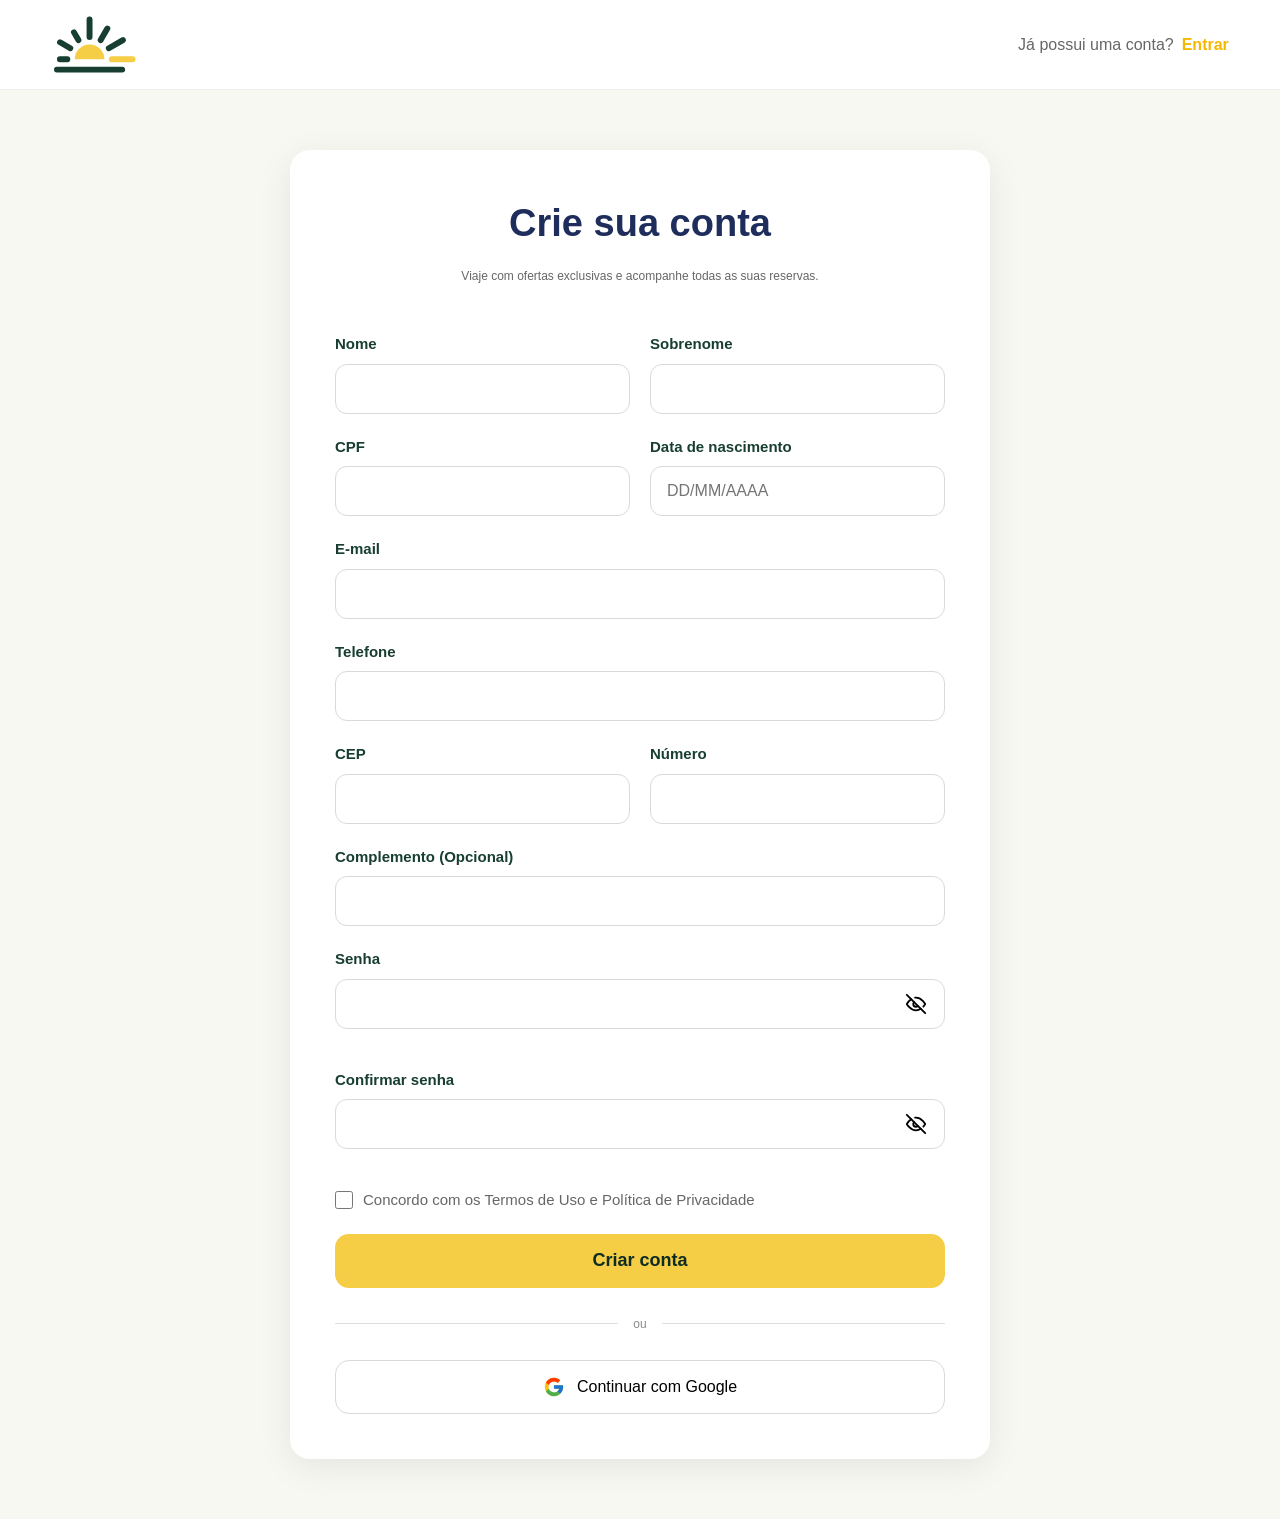
==== pages/cadastro.html @ fef5513b "Aprimorando sistema de login e cadastro" ====
<!DOCTYPE html>
<html lang="pt-br">
<head>
    <meta charset="UTF-8">
    <title>Cadastro</title>
    <link rel="stylesheet" href="../css/cadastro.css">
    <link rel="stylesheet" href="../css/base.css"
    <link rel="preconnect" href="https://fonts.googleapis.com">
    <link rel="preconnect" href="https://fonts.gstatic.com" crossorigin>
    <link href="https://fonts.googleapis.com/css2?family=Open+Sans:wght@300;400;500;600;700&display=swap" rel="stylesheet">
</head>
<body>
    <header class="header">
        <a href="../index.html">
            <img class="logo" src="../img/logo-simbolo.svg" alt="Clareia">
        </a>
        <div class="login-link">
            <span>Já possui uma conta?</span>
            <a href="#" id="open-login">Entrar</a>
        </div>
    </header>
    <main class="cadastro">
        <h1>Crie sua conta</h1>
        <p class="subtitle">
            Viaje com ofertas exclusivas e acompanhe todas as suas reservas.
        </p>
        <form>
            <div class="dupla">
                <div class="campo">
                    <label>Nome</label>
                    <input type="text">
                </div>

                <div class="campo">
                    <label>Sobrenome</label>
                    <input type="text">
                </div>
            </div>
            <div class="dupla">
                <div class="campo">
                    <label>CPF</label>
                    <input type="text" id="cpf">
                </div>
                <div class="campo">
                    <label>Data de nascimento</label>
                    <input type="text" id="nascimento" placeholder="DD/MM/AAAA" maxlength="10">
                </div>
            </div>
            <div class="campo">
                <label>E-mail</label>
                <input type="email" id="email">
            </div>
            <div class="campo">
                <label>Telefone</label>
                <input type="text" id="telefone">
            </div>
            <div class="dupla">
                <div class="campo">
                    <label>CEP</label>
                    <input type="text" id="cep">
                </div>
                <div class="campo">
                    <label>Número</label>
                    <input type="text" id="numero">
                </div>
            </div>
            <div class="campo">
                <label>Complemento (Opcional)</label>
                <input type="text">
            </div>
            <div class="campo">
                <label>Senha</label>
                <div class="password-container">
                    <input type="password" id="password">
                    <img src="../img/eye.svg" class="eye-icon" alt="Mostrar senha">
                </div>
            </div>
            <div class="campo">
                <label>Confirmar senha</label>
                <div class="password-container">
                    <input type="password" id="confirm-password">
                    <img src="../img/eye.svg" class="eye-icon" alt="Mostrar senha">
                </div>
            </div>
            <label class="checkbox">
                <input type="checkbox" id="termos">
                Concordo com os Termos de Uso e Política de Privacidade
            </label>
            <button class="criar-conta">
                Criar conta
            </button>
            <div class="separator">
                <span>ou</span>
            </div>
            <button type="button" class="google">
                <img src="../img/google-icon.svg">
                Continuar com Google
            </button>
        </form>
    </main>
    <div class="login-modal">
        <div class="login-modal-box">
            <button class="login-close">
                ✕
            </button>
            <h2 class="login-modal-title">
                Entrar
            </h2>
            <p class="login-modal-subtitle">
                Continue para acessar sua conta.
            </p>
            <input type="email" class="login-input" placeholder="E-mail" id="login-email">
            <div class="password-container">
                <input id="login-password" type="password" class="login-input" placeholder="Senha">
                        <img src="../img/eye.svg" class="eye-icon" alt="Mostrar senha">
            </div>
            <a href="#" class="forgot-password">
                Esqueceu sua senha?
            </a>
            <button class="login-button">
                Entrar
            </button>
        </div>
    </div>
    <div class="forgot-modal">
        <div class="login-modal-box">
            <button class="forgot-close login-close">
                ✕
            </button>
            <h2 class="login-modal-title">
                Recuperar senha
            </h2>
            <p class="login-modal-subtitle">
                Digite seu e-mail para receber as instruções de redefinição.
            </p>
            <input type="email" class="login-input" placeholder="E-mail">
            <button class="login-button">
                Enviar link
            </button>
        </div>
    </div>
    <script src="../js/cadastro.js"></script>
    <script src="../js/admin-switch.js"></script>
</body>
</html>
---- css/cadastro.css ----
*{
    margin:0;
    padding:0;
    box-sizing:border-box;
}
body{
    font-family:"Open Sans",sans-serif;
    background:#f8f9fb;
    color: var(--verde-claro);
}
.header{
    height:90px;
    background:white;
    display:flex;
    justify-content:space-between;
    align-items:center;
    padding:0 4%;
    border-bottom:1px solid #ececec;
}
.logo{
    height:65px;
    cursor: pointer;
}
.login-link{
    display:flex;
    align-items:center;
    gap:8px;
    font-size:16px;
}
.login-link span{
    color:#666;
}
.login-link a{
    text-decoration:none;
    color: var(--amarelo-escuro);
    font-weight:600;
}
.login-link a:hover{
    text-decoration:underline;
}
.cadastro{
    width:100%;
    max-width:700px;
    margin:60px auto;
    background:white;
    padding:45px;
    border-radius:20px;
    box-shadow:0 8px 35px rgba(0,0,0,.08);
}
.cadastro h1{
    text-align:center;
    font-size:38px;
    color:#1e2d5b;
}
.subtitle{
    text-align:center;
    color:#666;
    margin-top:12px;
    margin-bottom:45px;
    line-height:24px;
}
form{
    display:flex;
    flex-direction:column;
    gap:22px;
}
.dupla{
    display:flex;
    gap:20px;
}
.campo{
    flex:1;
    display:flex;
    flex-direction:column;
}
.campo label{
    margin-bottom:8px;
    font-size:15px;
    font-weight:600;
}
.campo input{
    width:100%;
    height:50px;
    border:1px solid #d9d9d9;
    border-radius:12px;
    padding:0 16px;
    font-size:16px;
    outline:none;
    transition:.2s;
    height:50px;
    border:1px solid #d9d9d9;
    border-radius:12px;
    padding:0 16px;
    font-size:16px;
    outline:none;
    transition:.2s;
}
.campo input:focus{
    border-color: var(--verde-escuro);
}
.checkbox{
    display:flex;
    align-items:center;
    gap:10px;
    font-size:15px;
    color:#666;
    cursor:pointer;
}
.checkbox input{
    width:18px;
    height:18px;
}
.criar-conta{
    height:54px;
    background:var(--amarelo);
    color:var(--verde-escuro);
    border:none;
    border-radius:14px;
    font-size:18px;
    font-weight:600;
    cursor:pointer;
    transition:.2s;
}
.criar-conta:hover{
    background: var(--amarelo-escuro);
}
.separator{
    display:flex;
    align-items:center;
    justify-content:center;
    margin:5px 0;
    color:#888;
}
.separator::before,
.separator::after{
    content:"";
    flex:1;
    height:1px;
    background:#ddd;
}
.separator span{
    margin:0 15px;
}
.google{
    height:54px;
    display:flex;
    justify-content:center;
    align-items:center;
    gap:12px;
    background:white;
    border:1px solid #d9d9d9;
    border-radius:14px;
    font-size:16px;
    cursor:pointer;
    transition:.2s;

}
.google img{
    width:22px;
}
.google:hover{

    border-color: var(--amarelo-escuro);
    box-shadow:0 4px 12px rgba(0,0,0,.08);
}
.password-container{
    position: relative;
    width:100%;
}
.password-container input{
    width:100%;
    height:50px;
    padding-right:50px;
}
.eye-icon{
    position:absolute;
    width:22px;
    height:22px;
    right:16px;
    top:50%;
    transform:translateY(-50%);
    cursor:pointer;
}
.login-modal, .forgot-modal {
    position: fixed;
    inset: 0;
    display: flex;
    justify-content: center;
    align-items: center;
    background: rgba(0,0,0,.45);
    backdrop-filter: blur(4px);
    opacity: 0;
    visibility: hidden;
    transition: .25s;
    z-index: 9999;
}
.login-modal.open, .forgot-modal.open {
    opacity: 1;
    visibility: visible;
}
.login-modal-box {
    width: 420px;
    background: white;
    border-radius: 20px;
    padding: 35px;
    position: relative;
    transform: translateY(-20px);
    transition: .25s;
}
.login-modal.open .login-modal-box, 
.forgot-modal.open .login-modal-box {
    transform: translateY(0);
}
.login-close {
    position: absolute;
    top: 15px;
    right: 15px;
    border: none;
    background: none;
    cursor: pointer;
    font-size: 24px;
    color: #888;
}
.login-modal-title {
    font-family: "Open Sans";
    font-size: 32px;
    color: var(--verde-escuro);
    margin-top: 7px;
}
.login-modal-subtitle {
    font-family: "Open Sans";
    color: #666;
    margin-bottom: 30px;
}
.login-input {
    width: 100%;
    height: 55px;
    border: 1px solid #d9d9d9;
    border-radius: 12px;
    padding: 0 45px 0 18px;
    font-size: 17px;
    outline: none;
    box-sizing: border-box;
    margin-bottom: 18px;
}
.login-input:focus {
    border-color: var(--amarelo-escuro);
}

.password-container {
    position: relative;
    align-items: center;
    display: flex;
    margin-bottom: 18px;
}
.password-container .login-input {
    margin-bottom: 0;
}
.eye-icon {
    position: absolute;
    right: 18px;
    top: 50%;
    transform: translateY(-50%);
    width: 22px;
    cursor: pointer;
}
.forgot-password {
    display: block;
    text-align: right;
    margin-bottom: 25px;
    color: var(--verde-escuro);
    font-family: "Open Sans";
    font-size: 15px;
}
.login-button {
    width: 100%;
    height: 55px;
    border: none;
    border-radius: 12px;
    background: var(--amarelo);
    color: var(--verde-escuro);
    font-family: "Open Sans";
    font-size: 18px;
    cursor: pointer;
    transition: .2s;
}
.login-button:hover {
    background: var(--amarelo-escuro);
}
.input-error{
    border:2px solid #e53935 !important;
}
.input-success{
    border:2px solid #43a047 !important;
}
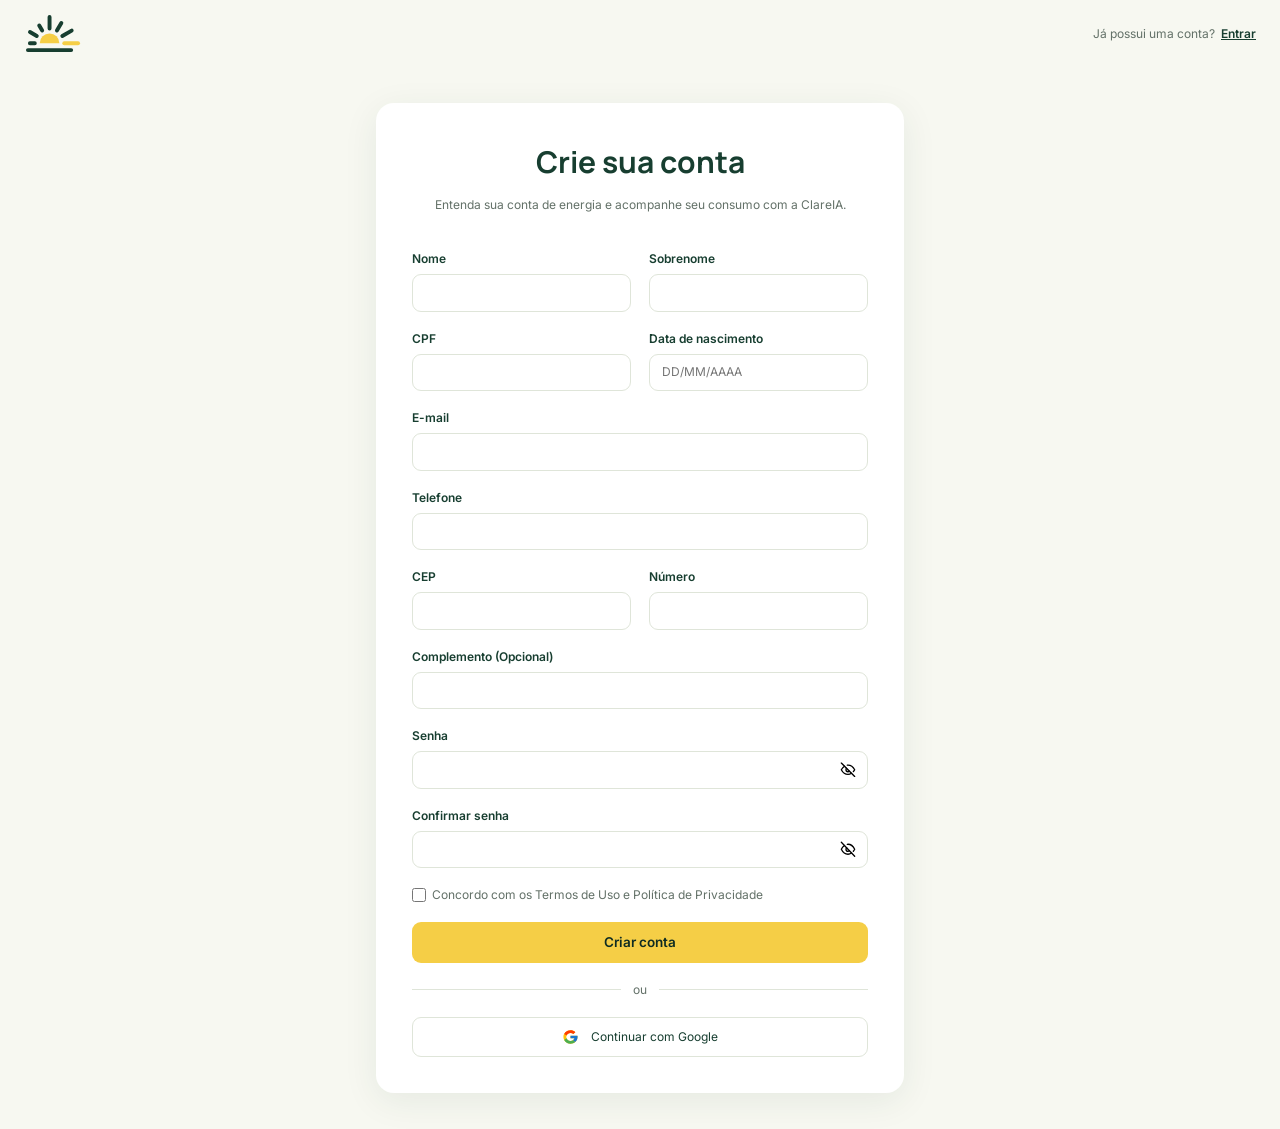
==== commit 92a25ff0: "feat(cadastro): alinhar cadastro e login ao padrão do ClareIA" ====
--- a/pages/cadastro.html
+++ b/pages/cadastro.html
@@ -1,145 +1,124 @@
 <!DOCTYPE html>
-<html lang="pt-br">
+<html lang="pt-BR">
 <head>
     <meta charset="UTF-8">
-    <title>Cadastro</title>
-    <link rel="stylesheet" href="../css/cadastro.css">
-    <link rel="stylesheet" href="../css/base.css"
+    <meta name="viewport" content="width=device-width, initial-scale=1">
+      <title>Cadastro | ClareIA</title>
     <link rel="preconnect" href="https://fonts.googleapis.com">
     <link rel="preconnect" href="https://fonts.gstatic.com" crossorigin>
-    <link href="https://fonts.googleapis.com/css2?family=Open+Sans:wght@300;400;500;600;700&display=swap" rel="stylesheet">
+    <link
+      href="https://fonts.googleapis.com/css2?family=Inter:wght@400;500;600&family=Manrope:wght@400;500;600;800&display=swap"
+    rel="stylesheet">
+
+    <link rel="stylesheet" href="../css/base.css">
+    <link rel="stylesheet" href="../css/header.css">
+    <link rel="stylesheet" href="../css/cadastro.css">
 </head>
 <body>
-    <header class="header">
-        <a href="../index.html">
-            <img class="logo" src="../img/logo-simbolo.svg" alt="Clareia">
+    <header class="header-app">
+        <a class="clareia-logo" href="../index.html" aria-label="ClareIA, página inicial">
+            <img src="../img/logo-simbolo.svg" alt="Clareia">
         </a>
         <div class="login-link">
             <span>Já possui uma conta?</span>
-            <a href="#" id="open-login">Entrar</a>
+            <a href="../index.html?conta=entrar">Entrar</a>
         </div>
     </header>
     <main class="cadastro">
         <h1>Crie sua conta</h1>
         <p class="subtitle">
-            Viaje com ofertas exclusivas e acompanhe todas as suas reservas.
+            Entenda sua conta de energia e acompanhe seu consumo com a ClareIA.
         </p>
-        <form>
+        <form id="cadastroForm" novalidate>
             <div class="dupla">
                 <div class="campo">
-                    <label>Nome</label>
-                    <input type="text">
+                    <label for="nome">Nome</label>
+                    <input id="nome" name="nome" type="text" autocomplete="given-name" required aria-describedby="nome-erro">
+                    <p id="nome-erro" class="erro-campo" aria-live="polite"></p>
                 </div>
 
                 <div class="campo">
-                    <label>Sobrenome</label>
-                    <input type="text">
+                    <label for="sobrenome">Sobrenome</label>
+                    <input id="sobrenome" name="sobrenome" type="text" autocomplete="family-name" required aria-describedby="sobrenome-erro">
+                    <p id="sobrenome-erro" class="erro-campo" aria-live="polite"></p>
                 </div>
             </div>
             <div class="dupla">
                 <div class="campo">
-                    <label>CPF</label>
-                    <input type="text" id="cpf">
+                    <label for="cpf">CPF</label>
+                    <input id="cpf" name="cpf" type="text" inputmode="numeric" maxlength="14" required aria-describedby="cpf-erro">
+                    <p id="cpf-erro" class="erro-campo" aria-live="polite"></p>
                 </div>
                 <div class="campo">
-                    <label>Data de nascimento</label>
-                    <input type="text" id="nascimento" placeholder="DD/MM/AAAA" maxlength="10">
+                    <label for="nascimento">Data de nascimento</label>
+                    <input id="nascimento" name="nascimento" type="text" inputmode="numeric" autocomplete="bday" placeholder="DD/MM/AAAA" maxlength="10" required aria-describedby="nascimento-erro">
+                    <p id="nascimento-erro" class="erro-campo" aria-live="polite"></p>
                 </div>
             </div>
             <div class="campo">
-                <label>E-mail</label>
-                <input type="email" id="email">
+                <label for="email">E-mail</label>
+                <input id="email" name="email" type="email" autocomplete="email" required aria-describedby="email-erro">
+                <p id="email-erro" class="erro-campo" aria-live="polite"></p>
             </div>
             <div class="campo">
-                <label>Telefone</label>
-                <input type="text" id="telefone">
+                <label for="telefone">Telefone</label>
+                <input id="telefone" name="telefone" type="tel" autocomplete="tel-national" maxlength="15" required aria-describedby="telefone-erro">
+                <p id="telefone-erro" class="erro-campo" aria-live="polite"></p>
             </div>
             <div class="dupla">
                 <div class="campo">
-                    <label>CEP</label>
-                    <input type="text" id="cep">
+                    <label for="cep">CEP</label>
+                    <input id="cep" name="cep" type="text" inputmode="numeric" autocomplete="postal-code" maxlength="9" required aria-describedby="cep-erro">
+                    <p id="cep-erro" class="erro-campo" aria-live="polite"></p>
                 </div>
                 <div class="campo">
-                    <label>Número</label>
-                    <input type="text" id="numero">
+                    <label for="numero">Número</label>
+                    <input id="numero" name="numero" type="text" inputmode="numeric" required aria-describedby="numero-erro">
+                    <p id="numero-erro" class="erro-campo" aria-live="polite"></p>
                 </div>
             </div>
             <div class="campo">
-                <label>Complemento (Opcional)</label>
-                <input type="text">
+                <label for="complemento">Complemento (Opcional)</label>
+                <input id="complemento" name="complemento" type="text" autocomplete="address-line2">
             </div>
             <div class="campo">
-                <label>Senha</label>
+                <label for="password">Senha</label>
                 <div class="password-container">
-                    <input type="password" id="password">
-                    <img src="../img/eye.svg" class="eye-icon" alt="Mostrar senha">
+                    <input id="password" name="password" type="password" autocomplete="new-password" required aria-describedby="password-erro">
+                    <button type="button" class="eye-icon" aria-label="Mostrar senha">
+                        <img src="../img/eye.svg" alt="">
+                    </button>
                 </div>
+                <p id="password-erro" class="erro-campo" aria-live="polite"></p>
             </div>
             <div class="campo">
-                <label>Confirmar senha</label>
+                <label for="confirm-password">Confirmar senha</label>
                 <div class="password-container">
-                    <input type="password" id="confirm-password">
-                    <img src="../img/eye.svg" class="eye-icon" alt="Mostrar senha">
+                    <input id="confirm-password" name="confirm-password" type="password" autocomplete="new-password" required aria-describedby="confirm-password-erro">
+                    <button type="button" class="eye-icon" aria-label="Mostrar senha">
+                        <img src="../img/eye.svg" alt="">
+                    </button>
                 </div>
+                <p id="confirm-password-erro" class="erro-campo" aria-live="polite"></p>
             </div>
-            <label class="checkbox">
-                <input type="checkbox" id="termos">
+            <label class="checkbox" for="termos">
+                <input type="checkbox" id="termos" name="termos" required aria-describedby="termos-erro">
                 Concordo com os Termos de Uso e Política de Privacidade
             </label>
-            <button class="criar-conta">
+            <p id="termos-erro" class="erro-campo" aria-live="polite"></p>
+            <button type="submit" class="criar-conta">
                 Criar conta
             </button>
             <div class="separator">
                 <span>ou</span>
             </div>
-            <button type="button" class="google">
-                <img src="../img/google-icon.svg">
+            <button type="button" class="google" data-google>
+                <img src="../img/google-icon.svg" alt="">
                 Continuar com Google
             </button>
+            <p id="cadastro-status" role="status"></p>
         </form>
     </main>
-    <div class="login-modal">
-        <div class="login-modal-box">
-            <button class="login-close">
-                ✕
-            </button>
-            <h2 class="login-modal-title">
-                Entrar
-            </h2>
-            <p class="login-modal-subtitle">
-                Continue para acessar sua conta.
-            </p>
-            <input type="email" class="login-input" placeholder="E-mail" id="login-email">
-            <div class="password-container">
-                <input id="login-password" type="password" class="login-input" placeholder="Senha">
-                        <img src="../img/eye.svg" class="eye-icon" alt="Mostrar senha">
-            </div>
-            <a href="#" class="forgot-password">
-                Esqueceu sua senha?
-            </a>
-            <button class="login-button">
-                Entrar
-            </button>
-        </div>
-    </div>
-    <div class="forgot-modal">
-        <div class="login-modal-box">
-            <button class="forgot-close login-close">
-                ✕
-            </button>
-            <h2 class="login-modal-title">
-                Recuperar senha
-            </h2>
-            <p class="login-modal-subtitle">
-                Digite seu e-mail para receber as instruções de redefinição.
-            </p>
-            <input type="email" class="login-input" placeholder="E-mail">
-            <button class="login-button">
-                Enviar link
-            </button>
-        </div>
-    </div>
-    <script src="../js/cadastro.js"></script>
-    <script src="../js/admin-switch.js"></script>
+    <script src="../js/cadastro.js" defer></script>
 </body>
-</html>+</html>
--- a/css/base.css
+++ b/css/base.css
@@ -0,0 +1,113 @@
+:root {
+  --color-green-950: #0F2C22;
+  --color-green-900: #173E30;
+  --color-green-200: #E6EDDE;
+  --color-beige-100: #F7F8F1;
+  --color-yellow-100: #FDF0C0;
+  --color-yellow-500: #F5CE46;
+  --color-yellow-700: #F5B800;
+  --color-gray-500: #637168;
+  --color-gray-200: #DFE5D9;
+  --color-white: #FFFFFF;
+  --erro: #B42318;
+
+  --verde: var(--color-green-900);
+  --verde-escuro: var(--color-green-950);
+  --verde-claro: var(--color-green-200);
+  --fundo: var(--color-beige-100);
+  --amarelo-claro: var(--color-yellow-100);
+  --amarelo: var(--color-yellow-500);
+  --amarelo-escuro: var(--color-yellow-700);
+  --texto: var(--color-green-900);
+  --cinza: var(--color-gray-500);
+  --borda: var(--color-gray-200);
+  --branco: var(--color-white);
+
+  --font-size-xs: 0.75rem; --font-size-sm: 0.875rem;  
+  --font-size-base: 1rem; --font-size-lg: 1.125rem;  
+  --font-size-xl: 1.25rem; --font-size-2xl: 1.5rem;
+  --font-size-3xl: 2rem; --font-size-4xl: 2.5rem; --font-size-5xl: 3rem;
+  /* títulos fluidos: crescem com a tela entre um mínimo e um máximo */
+  --font-size-title: clamp(var(--font-size-3xl), 3.4vw, 3.5rem);
+  --font-size-display: clamp(var(--font-size-5xl), 4.2vw, 5rem);
+
+  --leading-none: 1;
+  --leading-tight: 1.25; --leading-snug: 1.375; --leading-normal: 1.5;
+  --leading-relaxed: 1.625;
+
+  --space-1: 0.25rem; --space-2: 0.5rem; --space-3: 1rem;
+  --space-4: 1.5rem; --space-5: 2rem; --space-6: 3rem;
+  --space-7: 4rem; --space-8: 8rem;
+
+  --radius-sm: 0.375rem; --radius-md: 0.75rem;
+  --radius-lg: 1.5rem; --radius-xl: 2rem; --radius-full: 9999px;
+
+  --font-sans: 'Inter', sans-serif;
+  --font-manrope: 'Manrope', sans-serif;
+
+  --gutter: 5.6vw;
+  --gutter-2: clamp(1rem, 2vw, 2rem); /* laterais menores, para telas de app (resultado) */
+}
+
+/* em telas de notebook o site encolhe sozinho (até 12px = o "80% de zoom"); no monitor grande segue em 15px */
+@media (min-width: 1025px) {
+  html {
+    font-size: clamp(12px, 0.8vw, 16px);
+  }
+}
+
+*,
+*::before,
+*::after {
+  margin: 0;
+  padding: 0;
+  box-sizing: border-box;
+}
+body::-webkit-scrollbar {
+  display: none; /* Chrome, Safari e Edge */
+}
+body {
+  min-height: 100dvh;
+  display: flex;
+  flex-direction: column;
+  background-color: var(--fundo);
+  color: var(--texto);
+  font-family: var(--font-sans);
+  font-size: var(--font-size-base);
+  line-height: var(--leading-normal);
+}
+
+img {
+  max-width: 100%;
+  display: block;
+}
+
+a {
+  color: inherit;
+}
+
+/* esconde só visualmente: continua focável e lido por leitor de tela */
+.sr-only {
+  position: absolute;
+  width: 1px;
+  height: 1px;
+  overflow: hidden;
+  clip-path: inset(50%);
+  white-space: nowrap;
+}
+
+:focus-visible {
+  outline: 3px solid var(--verde);
+  outline-offset: 3px;
+}
+
+.erro-campo {
+  color: var(--erro);
+  font-size: var(--font-size-sm);
+}
+
+.erro-campo:empty,
+#cadastro-status:empty,
+#conta-status:empty {
+  display: none;
+}
--- a/css/header.css
+++ b/css/header.css
@@ -0,0 +1,313 @@
+header {
+  display: flex;
+  flex-wrap: wrap;
+  justify-content: space-between;
+  gap: var(--space-3) var(--space-5);
+  padding: var(--space-3) var(--gutter);
+}
+
+.clareia-logo {
+  display: flex;
+  align-items: center;
+  gap: var(--space-2);
+  text-decoration: none;
+}
+
+.clareia-logo img {
+  height: 3.6rem;
+  width: auto;
+}
+
+.logo-texto {
+  font-family: var(--font-manrope);
+  font-weight: 800;
+  font-size: var(--font-size-4xl);
+  line-height: var(--leading-none);
+  color: var(--verde);
+}
+
+header nav {
+  display: flex;
+  flex-wrap: wrap;
+  align-items: center;
+  gap: var(--space-3) var(--space-6);
+}
+
+header nav a {
+  text-decoration: none;
+  font-size: var(--font-size-xl);
+  font-weight: 500;
+}
+
+header nav a:hover {
+  text-decoration: none;
+}
+header nav a.hide{
+  display: flex;
+}
+/* botões do header */
+.header-app {
+  flex-wrap: nowrap;
+  align-items: center;
+  padding-inline: var(--gutter-2);
+}
+.header-esq {
+  display: flex;
+  align-items: center;
+  gap: var(--space-3);
+}
+/* na home o header alinha com as laterais do main (--gutter), não com as do app */
+.header-home {
+  padding-inline: var(--gutter);
+}
+/* na home o header acompanha a rolagem: fica translúcido e compacta um pouco para sobrar espaço pro conteúdo */
+.header-home {
+  position: sticky;
+  top: 0;
+  z-index: 50;
+  transition: padding 0.25s ease, background-color 0.25s ease, box-shadow 0.25s ease;
+}
+.header-home .clareia-logo img {
+  transition: height 0.25s ease;
+}
+.header-home.rolou {
+  padding-block: var(--space-3);
+  background-color: color-mix(in srgb, var(--fundo) 85%, transparent);
+  box-shadow: 0 1px 0 var(--verde-claro), 0 8px 24px color-mix(in srgb, var(--verde) 8%, transparent);
+  -webkit-backdrop-filter: blur(10px);
+  backdrop-filter: blur(10px);
+}
+.header-home.rolou .clareia-logo img {
+  height: 3.1rem;
+}
+.header-app nav {
+  flex-wrap: nowrap;
+  gap: var(--space-4);
+}
+.barra-botao,
+.barra-novo {
+  display: inline-flex;
+  align-items: center;
+  justify-content: center;
+  height: 2.6rem;
+  min-width: 2.6rem;
+  border: 1px solid var(--borda);
+  border-radius: var(--radius-md);
+  background: var(--branco);
+  color: var(--verde);
+  cursor: pointer;
+  font: inherit;
+  font-weight: 500;
+  text-decoration: none;
+}
+.barra-novo {
+  padding: 0 var(--space-3);
+}
+.barra-botao:hover,
+.barra-novo:hover {
+  background: var(--verde-claro);
+}
+header nav a.login:hover{
+  color: var(--amarelo);
+}
+header nav a.sing-up{
+  background-color: var(--verde);
+  color: var(--fundo);
+  padding: var(--space-2) var(--space-3);
+  border: 1px;
+  border-radius: var(--radius-md);
+  text-decoration: none;
+}
+header nav a.sing-up:hover{
+  background-color: var(--amarelo);
+  color: var(--verde);
+}
+/* ========================================================
+   MENU HAMBÚRGUER (abre no hover / foco)
+   ======================================================== */
+.menu-wrap {
+  display: none; /* Oculto no desktop por padrão */
+  position: relative;
+}
+
+.menu-botao {
+  display: flex;
+  padding: 0;
+  border: 0;
+  background: none;
+  cursor: pointer;
+}
+
+header nav .menu {
+  position: absolute;
+  top: 100%;
+  right: 0;
+  z-index: 10;
+  width: min(640px, 90vw);
+  padding-top: var(--space-3); /* ponte invisível: o mouse não "sai" ao descer até o painel */
+  opacity: 0;
+  visibility: hidden;
+  transform: translateY(-6px);
+  transition: opacity 0.2s ease, transform 0.2s ease, visibility 0.2s;
+}
+
+.menu-wrap:hover .menu,
+.menu-wrap:focus-within .menu {
+  opacity: 1;
+  visibility: visible;
+  transform: none;
+}
+
+.menu-painel {
+  display: grid;
+  grid-template-columns: 1.4fr 1fr;
+  gap: var(--space-5);
+  padding: var(--space-5);
+  background-color: var(--fundo);
+  border: 1px solid var(--verde-claro);
+  border-radius: var(--radius-lg);
+  box-shadow: 0 20px 40px color-mix(in srgb, var(--verde) 15%, transparent);
+}
+
+.menu-destaques {
+  display: flex;
+  flex-direction: column;
+  gap: var(--space-2);
+}
+
+.menu-titulo {
+  margin: 0 0 var(--space-2);
+  font-size: var(--font-size-sm);
+  font-weight: 700;
+  letter-spacing: 0.08em;
+  text-transform: uppercase;
+  color: var(--cinza);
+}
+
+header nav .menu-item {
+  display: flex;
+  align-items: center;
+  gap: var(--space-3);
+  padding: var(--space-2);
+  border-radius: var(--radius-md);
+  color: var(--texto);
+}
+
+header nav .menu-item:hover {
+  background-color: var(--verde-claro);
+}
+
+.menu-icone {
+  display: grid;
+  place-items: center;
+  flex: none;
+  width: 3.6rem;
+  height: 3.6rem;
+  border-radius: var(--radius-md);
+  background-color: var(--verde-claro);
+}
+
+header nav .menu-item:hover .menu-icone {
+  background-color: var(--amarelo);
+}
+
+.menu-item strong {
+  display: block;
+  font-size: var(--font-size-lg);
+  font-weight: 700;
+}
+
+.menu-item small {
+  display: block;
+  font-size: var(--font-size-sm);
+  color: var(--cinza);
+}
+
+.menu-lateral {
+  display: flex;
+  flex-direction: column;
+  justify-content: space-between;
+  gap: var(--space-4);
+  padding-left: var(--space-5);
+  border-left: 1px solid var(--verde-claro);
+}
+
+.menu-lateral ul {
+  list-style: none;
+  display: flex;
+  flex-direction: column;
+  gap: var(--space-2);
+  padding: 0;
+  margin: 0;
+}
+
+.menu-lateral a {
+  display: block;
+  padding: var(--space-2) 0;
+  font-weight: 600;
+  color: var(--texto);
+}
+
+.menu-lateral a:hover {
+  color: var(--amarelo-escuro);
+}
+
+.menu-conta {
+  padding-top: var(--space-4) !important;
+  border-top: 1px solid var(--verde-claro);
+}
+
+@media (max-width: 1000px){
+  header nav a.hide:not(.barra-novo){
+    display: none;
+  }
+  .menu-wrap {
+    display: block;
+  }
+}
+@media (max-width: 800px){
+  .header-esq .barra-novo{
+    display: none;
+  }
+  header nav a.hide{
+    display: none;
+  }
+}
+@media (max-width: 600px){
+  .menu-painel {
+    grid-template-columns: 1fr;
+    padding: var(--space-4);
+  }
+  .menu-lateral {
+    padding-left: 0;
+    padding-top: var(--space-4);
+    border-left: 0;
+    border-top: 1px solid var(--verde-claro);
+  }
+}
+
+/* celular */
+@media (max-width: 600px){
+  header {
+    padding: var(--space-3) var(--gutter);
+    align-items: center;
+    flex-wrap: nowrap;
+  }
+  .clareia-logo img {
+    height: 2.6rem;
+  }
+  .logo-texto {
+    font-size: var(--font-size-3xl);
+  }
+  .menu-botao img {
+    width: 2.6rem;
+  }
+  header nav .menu {
+    width: min(26rem, calc(100vw - 2 * var(--gutter)));
+  }
+  .menu-painel {
+    gap: var(--space-3);
+    max-height: calc(100dvh - 6rem);
+    overflow-y: auto;
+  }
+}
--- a/css/cadastro.css
+++ b/css/cadastro.css
@@ -1,295 +1,172 @@
-*{
-    margin:0;
-    padding:0;
-    box-sizing:border-box;
+.login-link {
+    display: flex;
+    flex-wrap: wrap;
+    align-items: center;
+    gap: var(--space-2);
+    color: var(--cinza);
 }
-body{
-    font-family:"Open Sans",sans-serif;
-    background:#f8f9fb;
-    color: var(--verde-claro);
+
+.login-link a {
+    color: var(--verde);
+    font-weight: 600;
 }
-.header{
-    height:90px;
-    background:white;
-    display:flex;
-    justify-content:space-between;
-    align-items:center;
-    padding:0 4%;
-    border-bottom:1px solid #ececec;
+
+.cadastro {
+    width: min(44rem, calc(100% - 2 * var(--gutter-2)));
+    margin: var(--space-6) auto;
+    padding: var(--space-6);
+    background: var(--branco);
+    border-radius: var(--radius-lg);
+    box-shadow: 0 8px 35px color-mix(in srgb, var(--verde) 8%, transparent);
 }
-.logo{
-    height:65px;
+
+.cadastro h1 {
+    font-family: var(--font-manrope);
+    font-size: var(--font-size-4xl);
+    text-align: center;
+}
+
+.cadastro .subtitle {
+    margin: var(--space-3) 0 var(--space-6);
+    color: var(--cinza);
+    text-align: center;
+}
+
+#cadastroForm {
+    display: flex;
+    flex-direction: column;
+    gap: var(--space-4);
+}
+
+.cadastro .dupla {
+    display: grid;
+    grid-template-columns: repeat(2, minmax(0, 1fr));
+    gap: var(--space-4);
+}
+
+.cadastro .campo {
+    display: flex;
+    flex-direction: column;
+    min-width: 0;
+}
+
+.cadastro .campo label {
+    margin-bottom: var(--space-2);
+    font-weight: 600;
+}
+
+.cadastro .campo input {
+    width: 100%;
+    min-height: 3.125rem;
+    border: 1px solid var(--borda);
+    border-radius: var(--radius-md);
+    padding-inline: var(--space-3);
+    color: var(--texto);
+    font: inherit;
+}
+
+.cadastro .campo input:focus {
+    border-color: var(--verde-escuro);
+}
+
+.cadastro .checkbox {
+    display: flex;
+    align-items: center;
+    gap: var(--space-2);
+    color: var(--cinza);
     cursor: pointer;
 }
-.login-link{
-    display:flex;
-    align-items:center;
-    gap:8px;
-    font-size:16px;
+
+.cadastro .checkbox input {
+    flex-shrink: 0;
+    width: 1.125rem;
+    height: 1.125rem;
 }
-.login-link span{
-    color:#666;
+
+.cadastro .criar-conta,
+.cadastro .google {
+    min-height: 3.375rem;
+    border-radius: var(--radius-md);
+    padding-inline: var(--space-3);
+    font: inherit;
+    cursor: pointer;
 }
-.login-link a{
-    text-decoration:none;
-    color: var(--amarelo-escuro);
-    font-weight:600;
+
+.cadastro .criar-conta {
+    background: var(--amarelo);
+    color: var(--verde-escuro);
+    border: 0;
+    font-size: var(--font-size-lg);
+    font-weight: 600;
 }
-.login-link a:hover{
-    text-decoration:underline;
-}
-.cadastro{
-    width:100%;
-    max-width:700px;
-    margin:60px auto;
-    background:white;
-    padding:45px;
-    border-radius:20px;
-    box-shadow:0 8px 35px rgba(0,0,0,.08);
-}
-.cadastro h1{
-    text-align:center;
-    font-size:38px;
-    color:#1e2d5b;
-}
-.subtitle{
-    text-align:center;
-    color:#666;
-    margin-top:12px;
-    margin-bottom:45px;
-    line-height:24px;
-}
-form{
-    display:flex;
-    flex-direction:column;
-    gap:22px;
-}
-.dupla{
-    display:flex;
-    gap:20px;
-}
-.campo{
-    flex:1;
-    display:flex;
-    flex-direction:column;
-}
-.campo label{
-    margin-bottom:8px;
-    font-size:15px;
-    font-weight:600;
-}
-.campo input{
-    width:100%;
-    height:50px;
-    border:1px solid #d9d9d9;
-    border-radius:12px;
-    padding:0 16px;
-    font-size:16px;
-    outline:none;
-    transition:.2s;
-    height:50px;
-    border:1px solid #d9d9d9;
-    border-radius:12px;
-    padding:0 16px;
-    font-size:16px;
-    outline:none;
-    transition:.2s;
-}
-.campo input:focus{
-    border-color: var(--verde-escuro);
-}
-.checkbox{
-    display:flex;
-    align-items:center;
-    gap:10px;
-    font-size:15px;
-    color:#666;
-    cursor:pointer;
-}
-.checkbox input{
-    width:18px;
-    height:18px;
-}
-.criar-conta{
-    height:54px;
-    background:var(--amarelo);
-    color:var(--verde-escuro);
-    border:none;
-    border-radius:14px;
-    font-size:18px;
-    font-weight:600;
-    cursor:pointer;
-    transition:.2s;
-}
-.criar-conta:hover{
+
+.cadastro .criar-conta:hover {
     background: var(--amarelo-escuro);
 }
-.separator{
-    display:flex;
-    align-items:center;
-    justify-content:center;
-    margin:5px 0;
-    color:#888;
+
+.cadastro .separator {
+    display: flex;
+    align-items: center;
+    gap: var(--space-3);
+    color: var(--cinza);
 }
-.separator::before,
-.separator::after{
-    content:"";
-    flex:1;
-    height:1px;
-    background:#ddd;
+
+.cadastro .separator::before,
+.cadastro .separator::after {
+    content: "";
+    flex: 1;
+    height: 1px;
+    background: var(--borda);
 }
-.separator span{
-    margin:0 15px;
-}
-.google{
-    height:54px;
-    display:flex;
-    justify-content:center;
-    align-items:center;
-    gap:12px;
-    background:white;
-    border:1px solid #d9d9d9;
-    border-radius:14px;
-    font-size:16px;
-    cursor:pointer;
-    transition:.2s;
 
-}
-.google img{
-    width:22px;
-}
-.google:hover{
-
-    border-color: var(--amarelo-escuro);
-    box-shadow:0 4px 12px rgba(0,0,0,.08);
-}
-.password-container{
-    position: relative;
-    width:100%;
-}
-.password-container input{
-    width:100%;
-    height:50px;
-    padding-right:50px;
-}
-.eye-icon{
-    position:absolute;
-    width:22px;
-    height:22px;
-    right:16px;
-    top:50%;
-    transform:translateY(-50%);
-    cursor:pointer;
-}
-.login-modal, .forgot-modal {
-    position: fixed;
-    inset: 0;
+.cadastro .google {
     display: flex;
     justify-content: center;
     align-items: center;
-    background: rgba(0,0,0,.45);
-    backdrop-filter: blur(4px);
-    opacity: 0;
-    visibility: hidden;
-    transition: .25s;
-    z-index: 9999;
+    gap: var(--space-3);
+    background: var(--branco);
+    border: 1px solid var(--borda);
+    color: var(--texto);
 }
-.login-modal.open, .forgot-modal.open {
-    opacity: 1;
-    visibility: visible;
+
+.cadastro .google img {
+    width: 1.375rem;
 }
-.login-modal-box {
-    width: 420px;
-    background: white;
-    border-radius: 20px;
-    padding: 35px;
-    position: relative;
-    transform: translateY(-20px);
-    transition: .25s;
-}
-.login-modal.open .login-modal-box, 
-.forgot-modal.open .login-modal-box {
-    transform: translateY(0);
-}
-.login-close {
-    position: absolute;
-    top: 15px;
-    right: 15px;
-    border: none;
-    background: none;
-    cursor: pointer;
-    font-size: 24px;
-    color: #888;
-}
-.login-modal-title {
-    font-family: "Open Sans";
-    font-size: 32px;
-    color: var(--verde-escuro);
-    margin-top: 7px;
-}
-.login-modal-subtitle {
-    font-family: "Open Sans";
-    color: #666;
-    margin-bottom: 30px;
-}
-.login-input {
-    width: 100%;
-    height: 55px;
-    border: 1px solid #d9d9d9;
-    border-radius: 12px;
-    padding: 0 45px 0 18px;
-    font-size: 17px;
-    outline: none;
-    box-sizing: border-box;
-    margin-bottom: 18px;
-}
-.login-input:focus {
+
+.cadastro .google:hover {
     border-color: var(--amarelo-escuro);
 }
 
-.password-container {
+.cadastro .password-container {
     position: relative;
-    align-items: center;
-    display: flex;
-    margin-bottom: 18px;
 }
-.password-container .login-input {
-    margin-bottom: 0;
+
+.cadastro .password-container input {
+    padding-inline-end: var(--space-6);
 }
-.eye-icon {
+
+.cadastro .eye-icon {
     position: absolute;
-    right: 18px;
+    inset-inline-end: var(--space-2);
     top: 50%;
     transform: translateY(-50%);
-    width: 22px;
+    padding: var(--space-2);
+    background: transparent;
+    border: 0;
     cursor: pointer;
 }
-.forgot-password {
-    display: block;
-    text-align: right;
-    margin-bottom: 25px;
-    color: var(--verde-escuro);
-    font-family: "Open Sans";
-    font-size: 15px;
+
+.cadastro .eye-icon img {
+    width: 1.375rem;
 }
-.login-button {
-    width: 100%;
-    height: 55px;
-    border: none;
-    border-radius: 12px;
-    background: var(--amarelo);
-    color: var(--verde-escuro);
-    font-family: "Open Sans";
-    font-size: 18px;
-    cursor: pointer;
-    transition: .2s;
+
+@media (max-width: 36rem) {
+    .cadastro {
+        margin-block: var(--space-4);
+        padding: var(--space-3);
+    }
+
+    .cadastro .dupla {
+        grid-template-columns: minmax(0, 1fr);
+    }
 }
-.login-button:hover {
-    background: var(--amarelo-escuro);
-}
-.input-error{
-    border:2px solid #e53935 !important;
-}
-.input-success{
-    border:2px solid #43a047 !important;
-}
